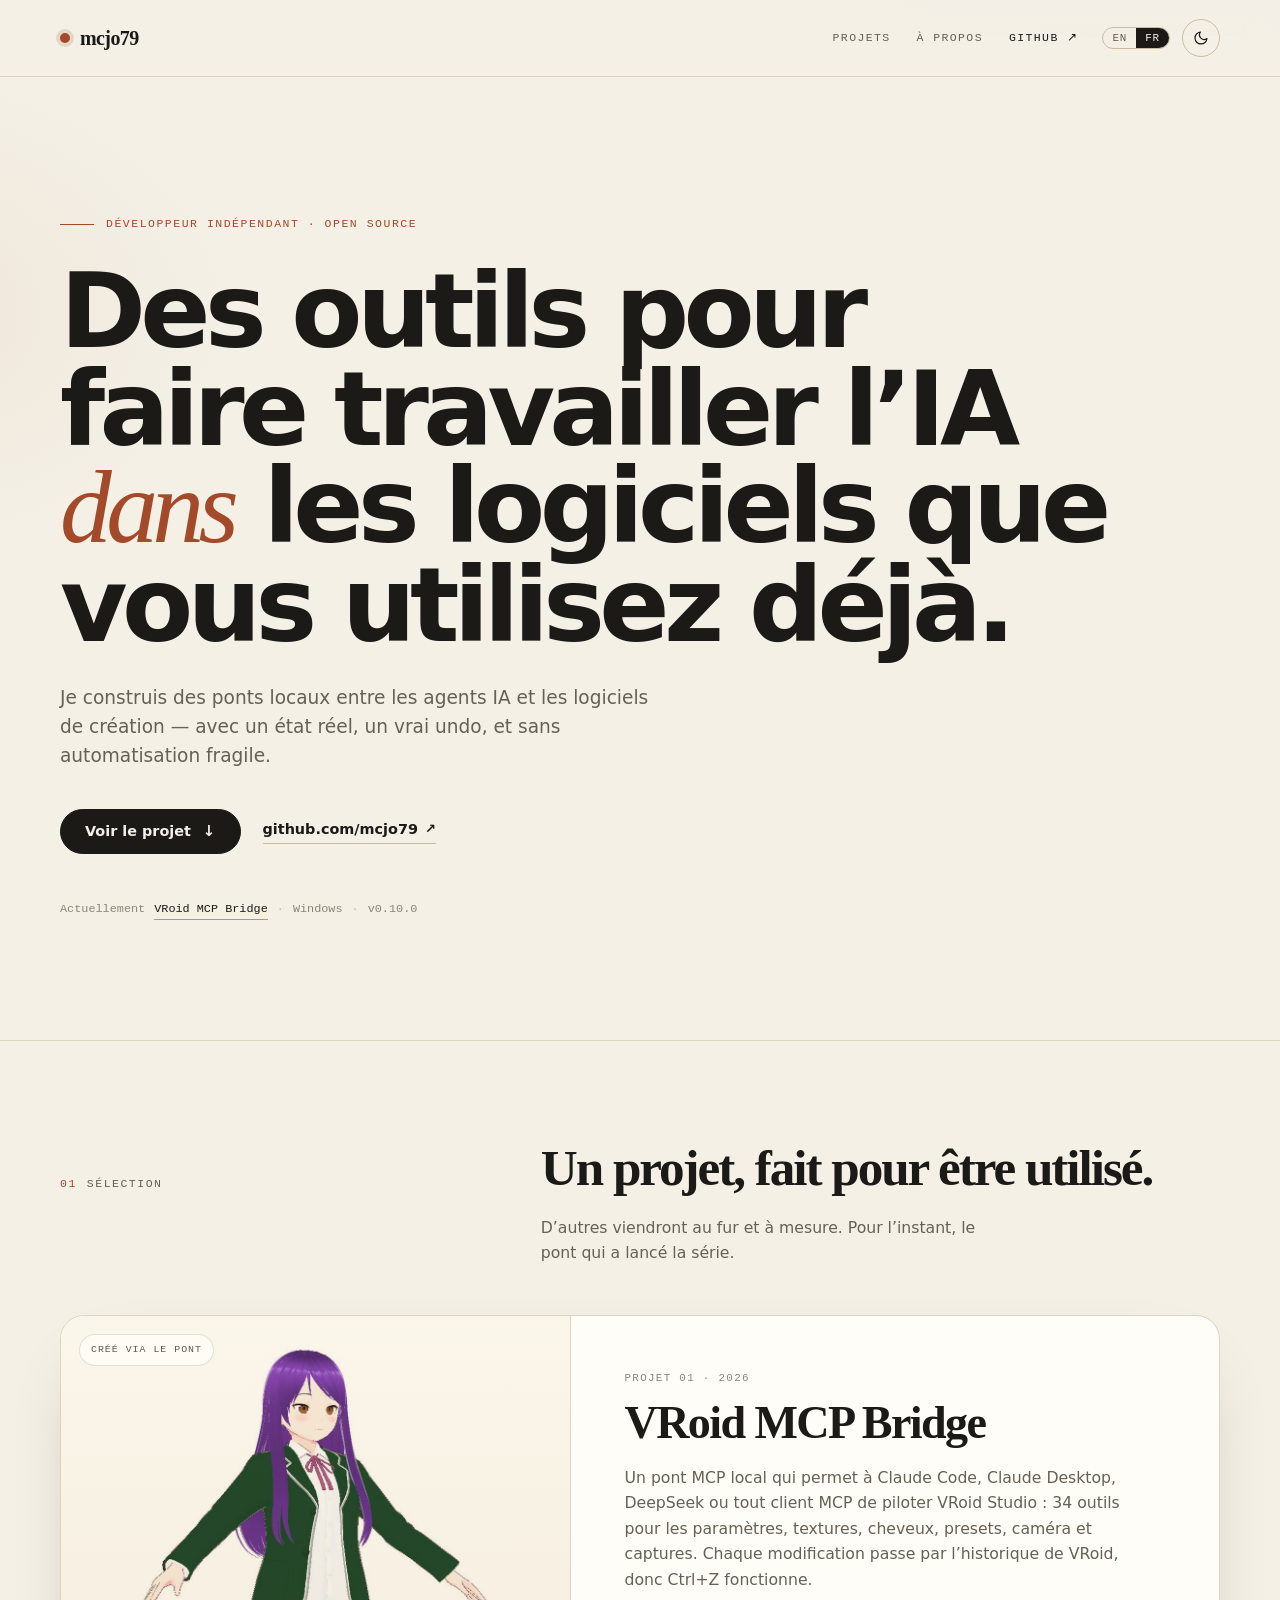
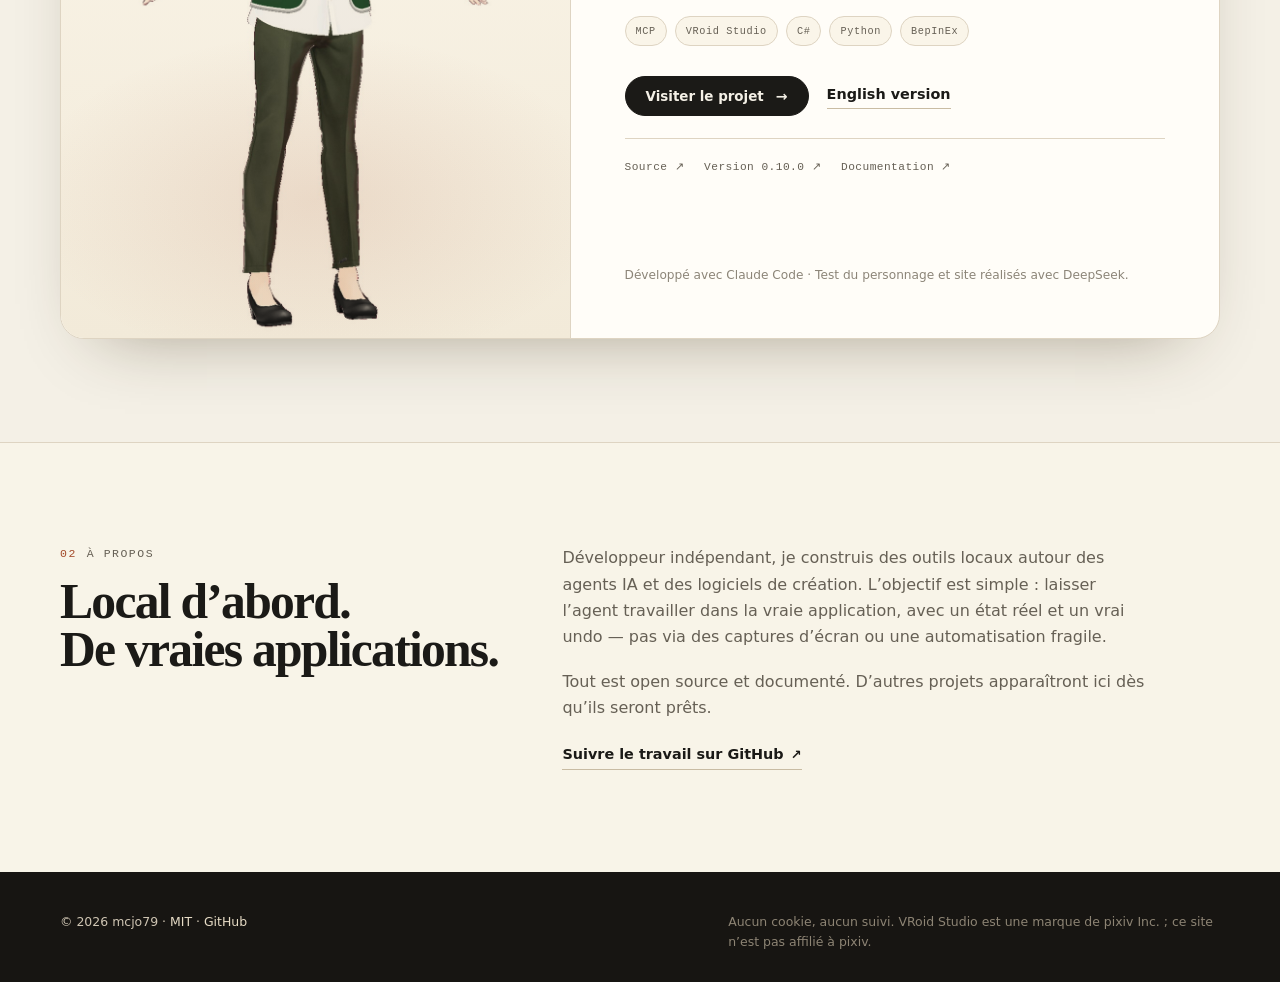
==== fr/index.html @ bace5432 "Page d'accueil bilingue des projets" ====
<!doctype html>
<html lang="fr">
<head>
  <meta charset="utf-8">
  <meta name="viewport" content="width=device-width, initial-scale=1">
  <meta name="color-scheme" content="light dark">
  <title>mcjo79 — Projets</title>
  <meta name="description" content="Des outils open source pour la création 3D assistée par IA. Actuellement : VRoid MCP Bridge, un pont MCP local qui permet aux agents IA de piloter VRoid Studio.">
  <meta name="author" content="mcjo79">
  <link rel="canonical" href="https://mcjo79.github.io/fr/">
  <link rel="alternate" hreflang="en" href="https://mcjo79.github.io/">
  <link rel="alternate" hreflang="fr" href="https://mcjo79.github.io/fr/">
  <link rel="alternate" hreflang="x-default" href="https://mcjo79.github.io/">
  <meta name="robots" content="index,follow">

  <meta property="og:type" content="website">
  <meta property="og:locale" content="fr_FR">
  <meta property="og:locale:alternate" content="en_US">
  <meta property="og:site_name" content="mcjo79">
  <meta property="og:title" content="mcjo79 — Projets">
  <meta property="og:description" content="Des outils open source pour la création 3D assistée par IA. Actuellement : VRoid MCP Bridge, un pont MCP local pour VRoid Studio.">
  <meta property="og:url" content="https://mcjo79.github.io/fr/">
  <meta property="og:image" content="https://mcjo79.github.io/assets/img/og-fr.jpg">
  <meta property="og:image:width" content="1200">
  <meta property="og:image:height" content="630">
  <meta property="og:image:alt" content="mcjo79 — des outils open source pour la création 3D assistée par IA">
  <meta name="twitter:card" content="summary_large_image">
  <meta name="twitter:title" content="mcjo79 — Projets">
  <meta name="twitter:description" content="Des outils open source pour la création 3D assistée par IA. Actuellement : VRoid MCP Bridge.">
  <meta name="twitter:image" content="https://mcjo79.github.io/assets/img/og-fr.jpg">

  <link rel="icon" href="../assets/favicon.svg" type="image/svg+xml">
  <meta name="theme-color" content="#f4f0e6" media="(prefers-color-scheme: light)">
  <meta name="theme-color" content="#141310" media="(prefers-color-scheme: dark)">
  <link rel="stylesheet" href="../assets/style.css">
  <script>
    (function () {
      try {
        var t = localStorage.getItem('mcjo79-theme');
        if (t === 'dark' || t === 'light') document.documentElement.dataset.theme = t;
        else if (window.matchMedia && window.matchMedia('(prefers-color-scheme: dark)').matches) {
          document.documentElement.dataset.theme = 'dark';
        }
      } catch (e) {}
    })();
  </script>
  <script src="../assets/app.js" defer></script>

  <script type="application/ld+json">
  {
    "@context": "https://schema.org",
    "@type": "Person",
    "name": "mcjo79",
    "url": "https://mcjo79.github.io/",
    "sameAs": ["https://github.com/mcjo79"],
    "knowsAbout": ["MCP", "VRoid Studio", "agents IA", "création 3D"]
  }
  </script>
</head>
<body>
  <a class="skip-link" href="#main">Aller au contenu</a>

  <header class="site-header">
    <div class="wrap header-inner">
      <a class="brand" href="./" aria-label="mcjo79 — accueil">
        <span class="brand-dot" aria-hidden="true"></span>
        <span>mcjo79</span>
      </a>

      <nav class="nav" aria-label="Navigation principale">
        <a href="#projets">Projets</a>
        <a href="#a-propos">À propos</a>
        <a class="nav-ext" href="https://github.com/mcjo79" target="_blank" rel="noopener">GitHub <span aria-hidden="true">↗</span></a>
      </nav>

      <div class="header-tools">
        <div class="lang" aria-label="Langue">
          <a href="../" hreflang="en" lang="en">EN</a>
          <span aria-current="true">FR</span>
        </div>
        <button class="theme-toggle" type="button" data-theme-toggle
                aria-label="Passer au thème sombre"
                data-light-label="Passer au thème sombre"
                data-dark-label="Passer au thème clair">
          <svg class="theme-icon sun" viewBox="0 0 24 24" aria-hidden="true">
            <circle cx="12" cy="12" r="4"/>
            <path d="M12 2v2M12 20v2M4.9 4.9l1.4 1.4M17.7 17.7l1.4 1.4M2 12h2M20 12h2M4.9 19.1l1.4-1.4M17.7 6.3l1.4-1.4"/>
          </svg>
          <svg class="theme-icon moon" viewBox="0 0 24 24" aria-hidden="true">
            <path d="M21 12.8A9 9 0 1 1 11.2 3 7 7 0 0 0 21 12.8z"/>
          </svg>
        </button>
      </div>
    </div>
  </header>

  <main id="main">
    <section class="hero wrap">
      <p class="kicker">Développeur indépendant · Open source</p>
      <h1>Des outils pour faire travailler l’IA <em>dans</em> les logiciels que vous utilisez déjà.</h1>
      <p class="lede">Je construis des ponts locaux entre les agents IA et les logiciels de création — avec un état réel, un vrai undo, et sans automatisation fragile.</p>
      <div class="hero-actions">
        <a class="btn" href="#projets">Voir le projet <span aria-hidden="true">↓</span></a>
        <a class="text-link" href="https://github.com/mcjo79" target="_blank" rel="noopener">github.com/mcjo79 <span aria-hidden="true">↗</span></a>
      </div>
      <p class="hero-meta"><span>Actuellement</span> <a href="#projets">VRoid MCP Bridge</a> <span class="sep">·</span> <span>Windows</span> <span class="sep">·</span> <span>v0.10.0</span></p>
    </section>

    <section class="section" id="projets">
      <div class="wrap">
        <header class="section-head">
          <p class="section-label"><span>01</span>Sélection</p>
          <h2>Un projet, fait pour être utilisé.</h2>
          <p class="section-lede">D’autres viendront au fur et à mesure. Pour l’instant, le pont qui a lancé la série.</p>
        </header>

        <article class="project">
          <div class="project-media">
            <img src="../assets/img/vroid-mcp.jpg" alt="Un personnage aux longs cheveux violets et au tailleur vert foncé, créé dans VRoid Studio via le pont MCP." width="760" height="1238" loading="lazy">
            <span class="media-tag">Créé via le pont</span>
          </div>

          <div class="project-body">
            <p class="project-kicker">Projet 01 · 2026</p>
            <h3>VRoid MCP Bridge</h3>
            <p class="project-summary">Un pont MCP local qui permet à Claude Code, Claude Desktop, DeepSeek ou tout client MCP de piloter VRoid Studio : 34 outils pour les paramètres, textures, cheveux, presets, caméra et captures. Chaque modification passe par l’historique de VRoid, donc Ctrl+Z fonctionne.</p>

            <ul class="tags" aria-label="Technologies">
              <li>MCP</li>
              <li>VRoid Studio</li>
              <li>C#</li>
              <li>Python</li>
              <li>BepInEx</li>
            </ul>

            <div class="project-actions">
              <a class="btn btn-small" href="/vroid-mcp/fr/">Visiter le projet <span aria-hidden="true">→</span></a>
              <a class="text-link" href="/vroid-mcp/" hreflang="en" lang="en">English version</a>
            </div>

            <div class="project-links">
              <a href="https://github.com/mcjo79/vroid-mcp" target="_blank" rel="noopener">Source ↗</a>
              <a href="https://github.com/mcjo79/vroid-mcp/releases/latest" target="_blank" rel="noopener">Version 0.10.0 ↗</a>
              <a href="https://github.com/mcjo79/vroid-mcp/blob/main/docs/REFERENCE.md" target="_blank" rel="noopener">Documentation ↗</a>
            </div>

            <p class="credit">Développé avec Claude Code · Test du personnage et site réalisés avec DeepSeek.</p>
          </div>
        </article>
      </div>
    </section>

    <section class="section section-alt" id="a-propos">
      <div class="wrap about-grid">
        <div>
          <p class="section-label"><span>02</span>À propos</p>
          <h2>Local d’abord.<br>De vraies applications.</h2>
        </div>
        <div class="about-copy">
          <p>Développeur indépendant, je construis des outils locaux autour des agents IA et des logiciels de création. L’objectif est simple : laisser l’agent travailler dans la vraie application, avec un état réel et un vrai undo — pas via des captures d’écran ou une automatisation fragile.</p>
          <p>Tout est open source et documenté. D’autres projets apparaîtront ici dès qu’ils seront prêts.</p>
          <a class="text-link" href="https://github.com/mcjo79" target="_blank" rel="noopener">Suivre le travail sur GitHub <span aria-hidden="true">↗</span></a>
        </div>
      </div>
    </section>
  </main>

  <footer class="footer">
    <div class="wrap footer-inner">
      <p>© <span data-year>2026</span> mcjo79 · <a href="https://github.com/mcjo79/mcjo79.github.io/blob/main/LICENSE" target="_blank" rel="noopener">MIT</a> · <a href="https://github.com/mcjo79" target="_blank" rel="noopener">GitHub</a></p>
      <p class="footer-note">Aucun cookie, aucun suivi. VRoid Studio est une marque de pixiv Inc. ; ce site n’est pas affilié à pixiv.</p>
    </div>
  </footer>
</body>
</html>
---- assets/style.css ----
/* ==========================================================================
   mcjo79 — personal projects
   Warm paper, ink, gold and rust. No external fonts, no dependencies.
   ========================================================================== */

:root {
  --bg: #f4f0e6;
  --bg-2: #ece5d6;
  --surface: #fffdf8;
  --surface-2: #faf5e9;
  --ink: #1b1a17;
  --muted: #666055;
  --faint: #8c8578;
  --line: #ded4c2;
  --line-strong: #c9bca3;
  --gold: #c99a2e;
  --gold-soft: #efe1bd;
  --rust: #a34a2a;
  --green: #2f6b52;
  --max: 1160px;
  --font: ui-sans-serif, system-ui, -apple-system, "Segoe UI", Roboto, "Helvetica Neue", Arial, sans-serif;
  --serif: ui-serif, Georgia, "Times New Roman", serif;
  --mono: ui-monospace, SFMono-Regular, "Cascadia Code", Consolas, "Liberation Mono", monospace;
  --radius: 24px;
  --shadow: 0 30px 70px -40px rgba(50, 36, 12, .45);
}

html[data-theme="dark"] {
  --bg: #141310;
  --bg-2: #191712;
  --surface: #1d1b17;
  --surface-2: #181612;
  --ink: #f2ecdf;
  --muted: #b3aa99;
  --faint: #8b8274;
  --line: #332d24;
  --line-strong: #453c2e;
  --gold: #e2b84e;
  --gold-soft: #3a2f18;
  --rust: #d77b57;
  --green: #7fbfa1;
  --shadow: 0 30px 80px -40px rgba(0, 0, 0, .9);
}

*, *::before, *::after { box-sizing: border-box; }

html {
  scroll-behavior: smooth;
  scroll-padding-top: 100px;
  -webkit-text-size-adjust: 100%;
  color-scheme: light;
}
html[data-theme="dark"] { color-scheme: dark; }

body {
  margin: 0;
  background:
    radial-gradient(900px 520px at 88% -10%, rgba(201, 154, 46, .13), transparent 60%),
    radial-gradient(700px 440px at -12% 12%, rgba(163, 74, 42, .07), transparent 55%),
    var(--bg);
  color: var(--ink);
  font-family: var(--font);
  font-size: 16px;
  line-height: 1.6;
  -webkit-font-smoothing: antialiased;
  text-rendering: optimizeLegibility;
}
html[data-theme="dark"] body {
  background:
    radial-gradient(900px 520px at 88% -10%, rgba(226, 184, 78, .08), transparent 60%),
    radial-gradient(700px 440px at -12% 12%, rgba(215, 123, 87, .05), transparent 55%),
    var(--bg);
}

img { max-width: 100%; height: auto; display: block; }
a { color: inherit; text-decoration-thickness: 1px; text-underline-offset: .22em; }
button, input { font: inherit; color: inherit; }
button { cursor: pointer; }
::selection { background: var(--gold); color: #1b1a17; }

:focus-visible {
  outline: 3px solid var(--gold);
  outline-offset: 3px;
  border-radius: 6px;
}

h1, h2, h3, p { margin: 0; }
h1, h2, h3 {
  font-weight: 700;
  line-height: 1;
  letter-spacing: -.035em;
  text-wrap: balance;
}

.wrap {
  width: min(var(--max), calc(100% - 48px));
  margin-inline: auto;
}

.skip-link {
  position: absolute;
  left: 16px;
  top: -60px;
  z-index: 100;
  background: var(--ink);
  color: var(--bg);
  padding: 10px 16px;
  border-radius: 0 0 10px 10px;
  font-size: .86rem;
  text-decoration: none;
}
.skip-link:focus { top: 0; }

/* ---------- Header ---------- */

.site-header {
  position: sticky;
  top: 0;
  z-index: 50;
  background: color-mix(in srgb, var(--bg) 88%, transparent);
  -webkit-backdrop-filter: blur(14px);
  backdrop-filter: blur(14px);
  border-bottom: 1px solid var(--line);
}
.header-inner {
  display: flex;
  align-items: center;
  justify-content: space-between;
  gap: 24px;
  min-height: 76px;
}
.brand {
  display: inline-flex;
  align-items: center;
  gap: 10px;
  font-family: var(--serif);
  font-size: 1.25rem;
  font-weight: 700;
  letter-spacing: -.03em;
  text-decoration: none;
  white-space: nowrap;
}
.brand-dot {
  width: 10px;
  height: 10px;
  border-radius: 50%;
  background: var(--rust);
  box-shadow: 0 0 0 4px color-mix(in srgb, var(--rust) 16%, transparent);
}

.nav {
  display: flex;
  align-items: center;
  gap: 26px;
  margin-left: auto;
}
.nav a {
  font-family: var(--mono);
  font-size: .72rem;
  letter-spacing: .12em;
  text-transform: uppercase;
  text-decoration: none;
  color: var(--muted);
  padding: 6px 0;
}
.nav a:hover { color: var(--rust); }
.nav .nav-ext { color: var(--ink); }

.header-tools {
  display: flex;
  align-items: center;
  gap: 12px;
}
.lang {
  display: inline-flex;
  align-items: center;
  border: 1px solid var(--line-strong);
  border-radius: 999px;
  overflow: hidden;
  font-family: var(--mono);
  font-size: .68rem;
  letter-spacing: .08em;
}
.lang span, .lang a {
  padding: 5px 9px;
  text-decoration: none;
  line-height: 1;
}
.lang span {
  background: var(--ink);
  color: var(--bg);
}
.lang a { color: var(--muted); }
.lang a:hover { color: var(--ink); background: var(--surface); }

.theme-toggle {
  width: 38px;
  height: 38px;
  display: inline-grid;
  place-items: center;
  border: 1px solid var(--line-strong);
  border-radius: 50%;
  background: transparent;
  color: var(--ink);
  font-size: 1rem;
  line-height: 1;
}
.theme-toggle:hover { border-color: var(--ink); background: var(--surface); }
.theme-icon {
  display: none;
  width: 16px;
  height: 16px;
  fill: none;
  stroke: currentColor;
  stroke-width: 1.8;
  stroke-linecap: round;
  stroke-linejoin: round;
}
html[data-theme="dark"] .theme-icon.sun { display: block; }
html:not([data-theme="dark"]) .theme-icon.moon { display: block; }

/* ---------- Hero ---------- */

.hero {
  padding-top: clamp(72px, 11vw, 138px);
  padding-bottom: clamp(72px, 10vw, 120px);
}
.kicker {
  display: flex;
  align-items: center;
  gap: 12px;
  margin-bottom: 30px;
  font-family: var(--mono);
  font-size: .72rem;
  letter-spacing: .13em;
  text-transform: uppercase;
  color: var(--rust);
}
.kicker::before {
  content: "";
  width: 34px;
  height: 1px;
  background: currentColor;
}
.hero h1 {
  max-width: 1050px;
  font-size: clamp(2.9rem, 8.1vw, 7rem);
  line-height: .94;
  letter-spacing: -.055em;
}
.hero h1 em {
  font-family: var(--serif);
  font-style: italic;
  font-weight: 500;
  color: var(--rust);
}
.lede {
  max-width: 610px;
  margin-top: 30px;
  color: var(--muted);
  font-size: clamp(1.02rem, 1.45vw, 1.18rem);
  line-height: 1.55;
}
.hero-actions {
  display: flex;
  align-items: center;
  flex-wrap: wrap;
  gap: 22px;
  margin-top: 38px;
}
.hero-meta {
  display: flex;
  align-items: center;
  flex-wrap: wrap;
  gap: 9px;
  margin-top: 46px;
  font-family: var(--mono);
  font-size: .74rem;
  color: var(--faint);
}
.hero-meta a { color: var(--ink); text-decoration: none; border-bottom: 1px solid var(--gold); }
.hero-meta a:hover { color: var(--rust); }
.hero-meta .sep { color: var(--line-strong); }

.btn {
  display: inline-flex;
  align-items: center;
  justify-content: center;
  gap: 12px;
  padding: 14px 24px;
  border: 1px solid var(--ink);
  border-radius: 999px;
  background: var(--ink);
  color: var(--bg);
  font-size: .9rem;
  font-weight: 600;
  line-height: 1;
  text-decoration: none;
  white-space: nowrap;
  transition: background .2s ease, color .2s ease, border-color .2s ease, transform .2s ease;
}
.btn:hover {
  background: var(--rust);
  border-color: var(--rust);
  color: #fff9ee;
  transform: translateY(-2px);
}
.btn span { font-size: 1.05em; }
.btn-small { padding: 12px 20px; font-size: .84rem; }

.text-link {
  display: inline-flex;
  align-items: center;
  gap: 7px;
  color: var(--ink);
  font-size: .9rem;
  font-weight: 600;
  text-decoration: none;
  border-bottom: 1px solid var(--line-strong);
  padding-bottom: 2px;
}
.text-link:hover { color: var(--rust); border-color: var(--rust); }
.text-link span { font-size: .9em; }

/* ---------- Sections ---------- */

.section {
  padding: clamp(64px, 8vw, 104px) 0;
  border-top: 1px solid var(--line);
}
.section-alt {
  background: color-mix(in srgb, var(--surface-2) 72%, transparent);
}
.section-head {
  display: grid;
  grid-template-columns: minmax(0, .8fr) minmax(0, 1.2fr);
  gap: 28px;
  align-items: end;
  margin-bottom: clamp(30px, 4vw, 50px);
}
.section-label {
  font-family: var(--mono);
  font-size: .72rem;
  letter-spacing: .13em;
  text-transform: uppercase;
  color: var(--muted);
}
.section-label span { color: var(--rust); margin-right: 10px; }
.section-head h2 {
  font-family: var(--serif);
  font-size: clamp(1.9rem, 4vw, 3.2rem);
  letter-spacing: -.04em;
  line-height: .98;
}
.section-lede {
  grid-column: 2;
  color: var(--muted);
  font-size: .98rem;
  max-width: 46ch;
  margin-top: -6px;
}

/* ---------- Project card ---------- */

.project {
  display: grid;
  grid-template-columns: minmax(0, .88fr) minmax(0, 1.12fr);
  background: var(--surface);
  border: 1px solid var(--line);
  border-radius: var(--radius);
  overflow: hidden;
  box-shadow: var(--shadow);
}
.project-media {
  position: relative;
  display: flex;
  align-items: flex-end;
  justify-content: center;
  min-height: 590px;
  padding: 22px 18px 0;
  background:
    linear-gradient(180deg, #fbf6ea 0%, #f2ead9 100%);
  border-right: 1px solid var(--line);
  overflow: hidden;
}
.project-media::before {
  content: "";
  position: absolute;
  inset: 0;
  background: radial-gradient(420px 240px at 50% 78%, rgba(163, 74, 42, .12), transparent 70%);
  pointer-events: none;
}
.project-media img {
  position: relative;
  width: 100%;
  max-height: 600px;
  object-fit: contain;
  object-position: bottom center;
  mix-blend-mode: multiply;
}
.media-tag {
  position: absolute;
  top: 18px;
  left: 18px;
  z-index: 1;
  padding: 7px 11px;
  border-radius: 999px;
  background: rgba(255, 253, 248, .88);
  border: 1px solid rgba(27, 26, 23, .12);
  color: #5e574b;
  font-family: var(--mono);
  font-size: .62rem;
  letter-spacing: .1em;
  text-transform: uppercase;
  -webkit-backdrop-filter: blur(6px);
  backdrop-filter: blur(6px);
}
.project-body {
  display: flex;
  flex-direction: column;
  padding: clamp(28px, 4.4vw, 54px);
}
.project-kicker {
  font-family: var(--mono);
  font-size: .68rem;
  letter-spacing: .12em;
  text-transform: uppercase;
  color: var(--faint);
}
.project-body h3 {
  font-family: var(--serif);
  font-size: clamp(2rem, 3.6vw, 3rem);
  line-height: .98;
  margin-top: 12px;
}
.project-summary {
  color: var(--muted);
  font-size: .98rem;
  line-height: 1.62;
  margin-top: 20px;
  max-width: 52ch;
}
.tags {
  display: flex;
  flex-wrap: wrap;
  gap: 8px;
  list-style: none;
  padding: 0;
  margin: 24px 0 0;
}
.tags li {
  padding: 6px 10px;
  border: 1px solid var(--line);
  border-radius: 999px;
  font-family: var(--mono);
  font-size: .64rem;
  letter-spacing: .06em;
  color: var(--muted);
  background: var(--surface-2);
}
.project-actions {
  display: flex;
  align-items: center;
  flex-wrap: wrap;
  gap: 18px;
  margin-top: 30px;
}
.project-links {
  display: flex;
  flex-wrap: wrap;
  gap: 20px;
  margin-top: 22px;
  padding-top: 20px;
  border-top: 1px solid var(--line);
  font-family: var(--mono);
  font-size: .7rem;
  letter-spacing: .04em;
}
.project-links a {
  color: var(--muted);
  text-decoration: none;
}
.project-links a:hover { color: var(--rust); }
.credit {
  margin-top: auto;
  padding-top: 28px;
  color: var(--faint);
  font-size: .76rem;
  line-height: 1.5;
}

/* ---------- About ---------- */

.about-grid {
  display: grid;
  grid-template-columns: minmax(0, .8fr) minmax(0, 1.2fr);
  gap: clamp(28px, 5vw, 70px);
  align-items: start;
}
.about-grid h2 {
  font-family: var(--serif);
  font-size: clamp(1.9rem, 4vw, 3.1rem);
  margin-top: 14px;
  line-height: .98;
}
.about-copy p {
  color: var(--muted);
  font-size: 1rem;
  line-height: 1.65;
  margin-bottom: 18px;
  max-width: 58ch;
}
.about-copy .text-link { margin-top: 4px; }

/* ---------- Footer ---------- */

.footer {
  background: #171512;
  color: #cfc5b3;
  padding: 40px 0 30px;
  font-size: .78rem;
}
.footer a { color: #e7dcc6; text-decoration: none; }
.footer a:hover { color: var(--gold); }
.footer-inner {
  display: flex;
  justify-content: space-between;
  align-items: flex-start;
  gap: 24px;
  flex-wrap: wrap;
}
.footer p { margin: 0; max-width: 62ch; line-height: 1.6; }
.footer .footer-note { color: #8d8474; }
.footer .footer-note a { color: #c9bda7; }

/* ---------- 404 ---------- */

.error-page {
  min-height: calc(100vh - 76px);
  display: grid;
  place-items: center;
  padding: 64px 0;
  text-align: center;
}
.error-page .code {
  font-family: var(--serif);
  font-size: clamp(6rem, 22vw, 12rem);
  line-height: .8;
  color: var(--ink);
  letter-spacing: -.08em;
}
.error-page h1 {
  font-family: var(--serif);
  font-size: clamp(1.8rem, 4vw, 2.8rem);
  margin-top: 22px;
}
.error-page p {
  color: var(--muted);
  max-width: 44ch;
  margin: 14px auto 0;
}
.error-actions {
  display: flex;
  justify-content: center;
  flex-wrap: wrap;
  gap: 16px;
  margin-top: 30px;
}

/* ---------- Responsive ---------- */

@media (max-width: 980px) {
  .project { grid-template-columns: 1fr; }
  .project-media {
    min-height: 440px;
    max-height: 520px;
    border-right: 0;
    border-bottom: 1px solid var(--line);
    padding-top: 12px;
  }
  .project-media img { max-height: 500px; }
  .project-body { padding: 34px; }
  .credit { margin-top: 24px; }
}

@media (max-width: 760px) {
  .wrap { width: calc(100% - 32px); }
  .header-inner { min-height: 66px; gap: 12px; }
  .nav { display: none; }
  .brand { font-size: 1.08rem; }
  .brand-dot { width: 8px; height: 8px; }
  .header-tools { gap: 8px; }
  .lang span, .lang a { padding: 4px 8px; }
  .theme-toggle { width: 34px; height: 34px; }
  .hero { padding-top: 56px; padding-bottom: 64px; }
  .hero h1 { font-size: clamp(2.55rem, 11vw, 3.8rem); }
  .lede { margin-top: 22px; }
  .hero-actions { gap: 16px; margin-top: 30px; }
  .hero-meta { margin-top: 32px; }
  .section-head { grid-template-columns: 1fr; gap: 16px; }
  .section-lede { grid-column: 1; margin-top: 0; }
  .about-grid { grid-template-columns: 1fr; }
  .project-media { min-height: 360px; max-height: 430px; }
  .project-media img { max-height: 420px; }
  .project-body { padding: 24px; }
  .project-body h3 { font-size: clamp(1.9rem, 8vw, 2.5rem); }
  .project-summary { font-size: .94rem; }
  .project-actions { gap: 14px; }
  .footer-inner { flex-direction: column; gap: 14px; }
  .error-page { min-height: calc(100vh - 66px); }
}

@media (max-width: 420px) {
  .header-tools .lang { font-size: .62rem; }
  .hero h1 { font-size: clamp(2.3rem, 12vw, 3.1rem); }
  .btn { width: 100%; }
  .project-actions .text-link { margin-inline: auto; }
  .project-links { gap: 14px; }
  .media-tag { font-size: .56rem; }
}

@media (prefers-reduced-motion: reduce) {
  html { scroll-behavior: auto; }
  *, *::before, *::after {
    animation-duration: .01ms !important;
    transition-duration: .01ms !important;
  }
}
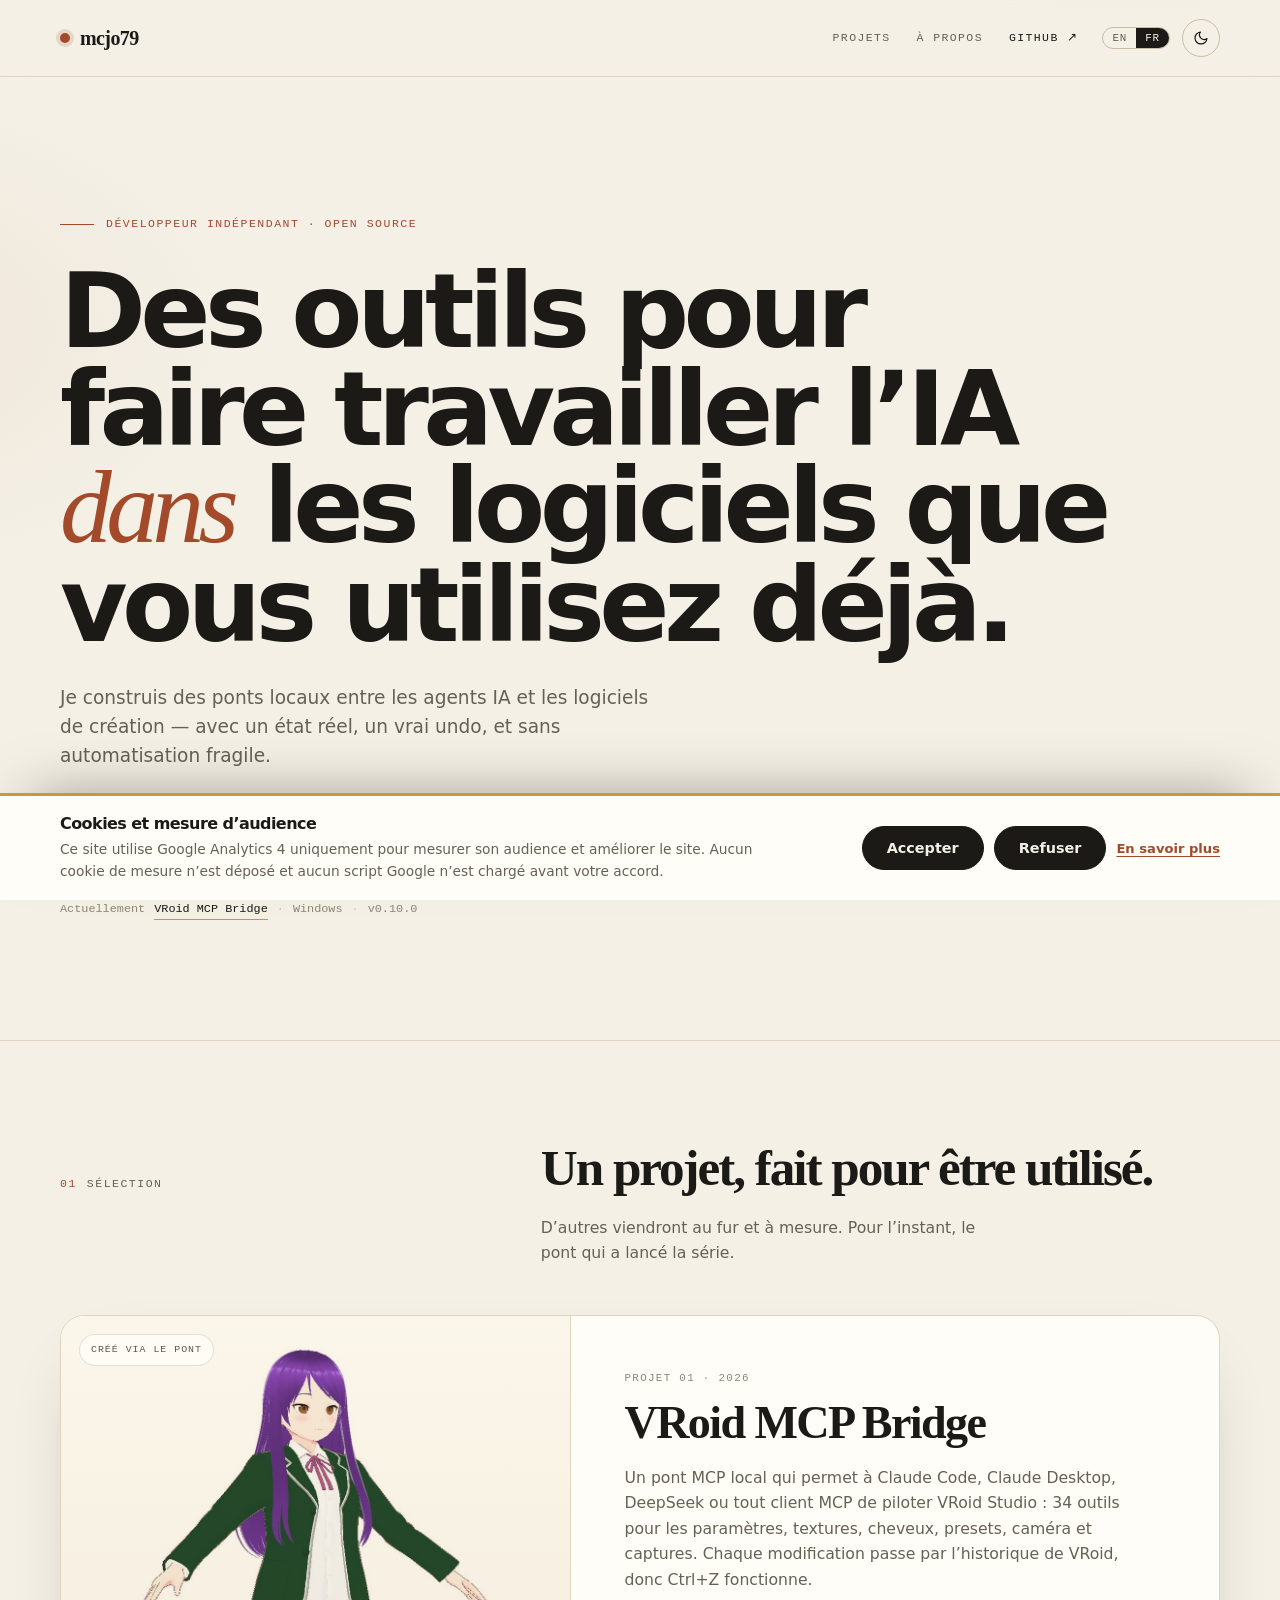
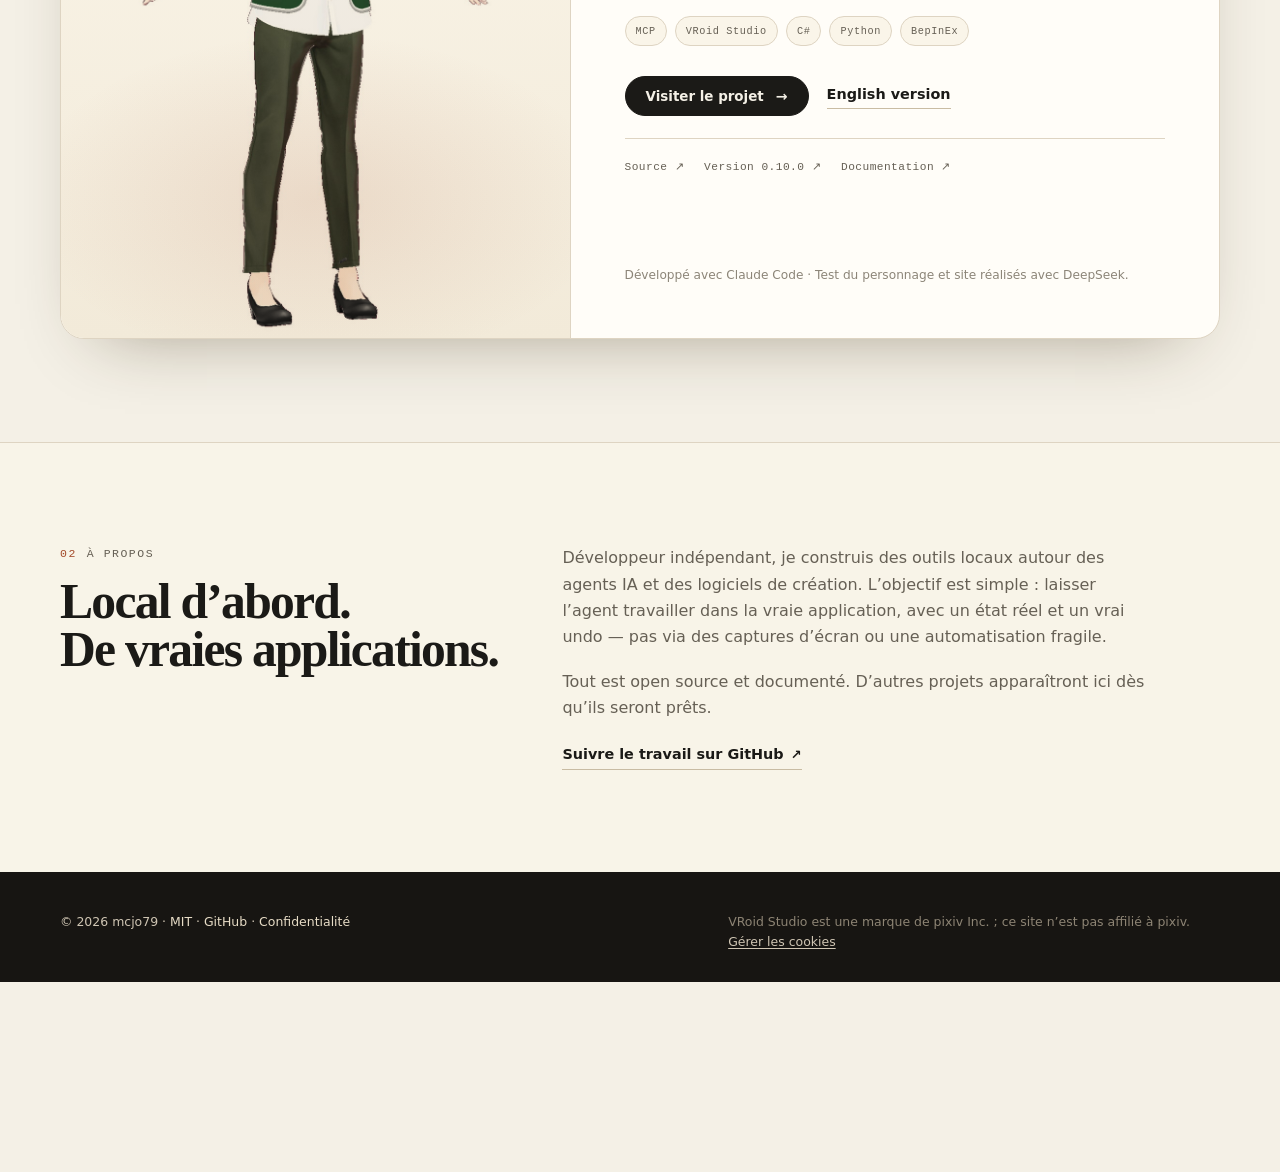
==== commit 7ec0a814: "Ajout du suivi Analytics avec consentement RGPD" ====
--- a/fr/index.html
+++ b/fr/index.html
@@ -1,5 +1,5 @@
 <!doctype html>
-<html lang="fr">
+<html lang="fr" data-privacy="privacy/">
 <head>
   <meta charset="utf-8">
   <meta name="viewport" content="width=device-width, initial-scale=1">
@@ -45,6 +45,7 @@
     })();
   </script>
   <script src="../assets/app.js" defer></script>
+  <script src="../assets/js/consent.js" defer></script>
 
   <script type="application/ld+json">
   {
@@ -167,8 +168,8 @@
 
   <footer class="footer">
     <div class="wrap footer-inner">
-      <p>© <span data-year>2026</span> mcjo79 · <a href="https://github.com/mcjo79/mcjo79.github.io/blob/main/LICENSE" target="_blank" rel="noopener">MIT</a> · <a href="https://github.com/mcjo79" target="_blank" rel="noopener">GitHub</a></p>
-      <p class="footer-note">Aucun cookie, aucun suivi. VRoid Studio est une marque de pixiv Inc. ; ce site n’est pas affilié à pixiv.</p>
+      <p>© <span data-year>2026</span> mcjo79 · <a href="https://github.com/mcjo79/mcjo79.github.io/blob/main/LICENSE" target="_blank" rel="noopener">MIT</a> · <a href="https://github.com/mcjo79" target="_blank" rel="noopener">GitHub</a> · <a href="privacy/">Confidentialité</a></p>
+      <p class="footer-note">VRoid Studio est une marque de pixiv Inc. ; ce site n’est pas affilié à pixiv. <button type="button" class="footer-link-button" data-consent-open>Gérer les cookies</button></p>
     </div>
   </footer>
 </body>
--- a/assets/style.css
+++ b/assets/style.css
@@ -626,3 +626,139 @@
     transition-duration: .01ms !important;
   }
 }
+
+/* ---------- Consentement RGPD ---------- */
+
+.consent-banner {
+  position: fixed;
+  left: 0;
+  right: 0;
+  bottom: 0;
+  z-index: 110;
+  background: var(--surface);
+  border-top: 3px solid var(--gold);
+  box-shadow: 0 -24px 60px -34px rgba(30, 22, 8, .55);
+}
+.consent-banner[hidden] { display: none; }
+.consent-inner {
+  display: flex;
+  align-items: center;
+  justify-content: space-between;
+  gap: 28px;
+  padding-top: 18px;
+  padding-bottom: 18px;
+}
+.consent-text { max-width: 70ch; }
+.consent-text h2 {
+  font-size: 1rem;
+  line-height: 1.25;
+  margin-bottom: 5px;
+}
+.consent-text p {
+  margin: 0;
+  color: var(--muted);
+  font-size: .86rem;
+  line-height: 1.55;
+}
+.consent-text .consent-state {
+  margin-top: 6px;
+  color: var(--ink);
+  font-size: .78rem;
+  font-weight: 700;
+}
+.consent-actions {
+  display: flex;
+  align-items: center;
+  gap: 10px;
+  flex-wrap: wrap;
+  flex-shrink: 0;
+}
+.consent-btn {
+  width: auto;
+  min-width: 112px;
+  justify-content: center;
+}
+.consent-more {
+  font-size: .82rem;
+  color: var(--rust);
+  font-weight: 600;
+  text-underline-offset: 3px;
+  white-space: nowrap;
+}
+.consent-more:hover { color: var(--gold); }
+body.consent-open { padding-bottom: 190px; }
+
+.footer-link-button {
+  background: none;
+  border: 0;
+  padding: 0;
+  color: #cfc5b3;
+  font: inherit;
+  text-decoration: underline;
+  text-underline-offset: .2em;
+}
+.footer-link-button:hover { color: var(--gold); }
+
+/* ---------- Pages légales ---------- */
+
+.legal { padding-top: clamp(48px, 6vw, 76px); }
+.legal-wrap { max-width: 820px; }
+.legal h1 {
+  font-family: var(--serif);
+  font-size: clamp(2.2rem, 5vw, 3.4rem);
+  margin: 16px 0 18px;
+}
+.legal h2 {
+  font-size: 1.22rem;
+  margin: 38px 0 12px;
+}
+.legal p, .legal li {
+  color: var(--muted);
+  font-size: .95rem;
+}
+.legal p { margin-bottom: 14px; }
+.legal p:last-child { margin-bottom: 0; }
+.legal strong { color: var(--ink); }
+.legal ul, .legal ol {
+  margin: 0 0 1em;
+  padding-left: 22px;
+}
+.legal li { margin-bottom: .45em; }
+.legal a { color: var(--rust); font-weight: 600; }
+.legal a:hover { color: var(--gold); }
+.legal table {
+  width: 100%;
+  border-collapse: collapse;
+  margin: 16px 0 24px;
+  font-size: .88rem;
+}
+.legal th, .legal td {
+  padding: 10px 12px;
+  border-bottom: 1px solid var(--line);
+  text-align: left;
+  vertical-align: top;
+}
+.legal th { color: var(--ink); font-weight: 700; }
+.legal td { color: var(--muted); }
+.legal code {
+  font-family: var(--mono);
+  font-size: .86em;
+  background: color-mix(in srgb, var(--ink) 6%, transparent);
+  border: 1px solid var(--line);
+  border-radius: 5px;
+  padding: .08em .32em;
+  white-space: nowrap;
+}
+.legal-footer { border-top: 0; }
+
+@media (max-width: 760px) {
+  .consent-inner {
+    flex-direction: column;
+    align-items: stretch;
+    gap: 14px;
+  }
+  .consent-actions { width: 100%; }
+  .consent-btn { flex: 1 1 130px; }
+  .consent-more { width: 100%; }
+  body.consent-open { padding-bottom: 280px; }
+}
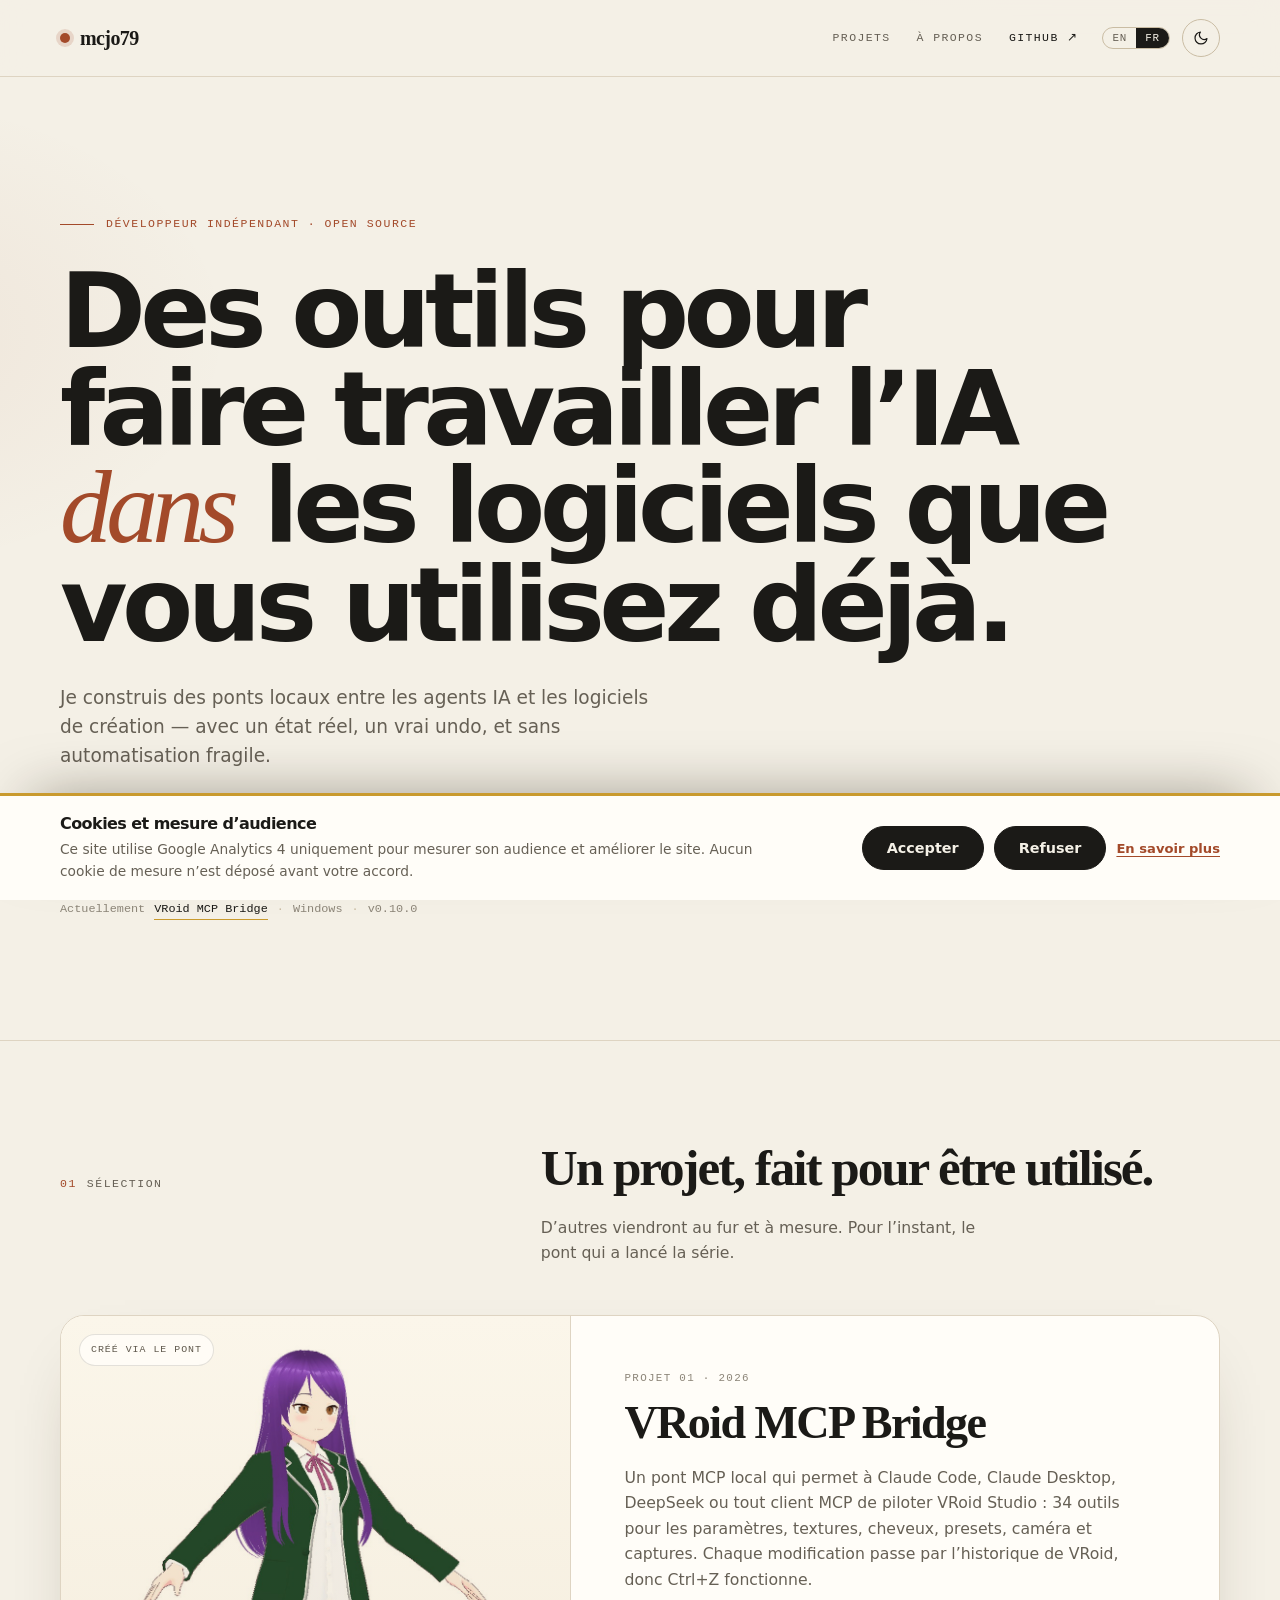
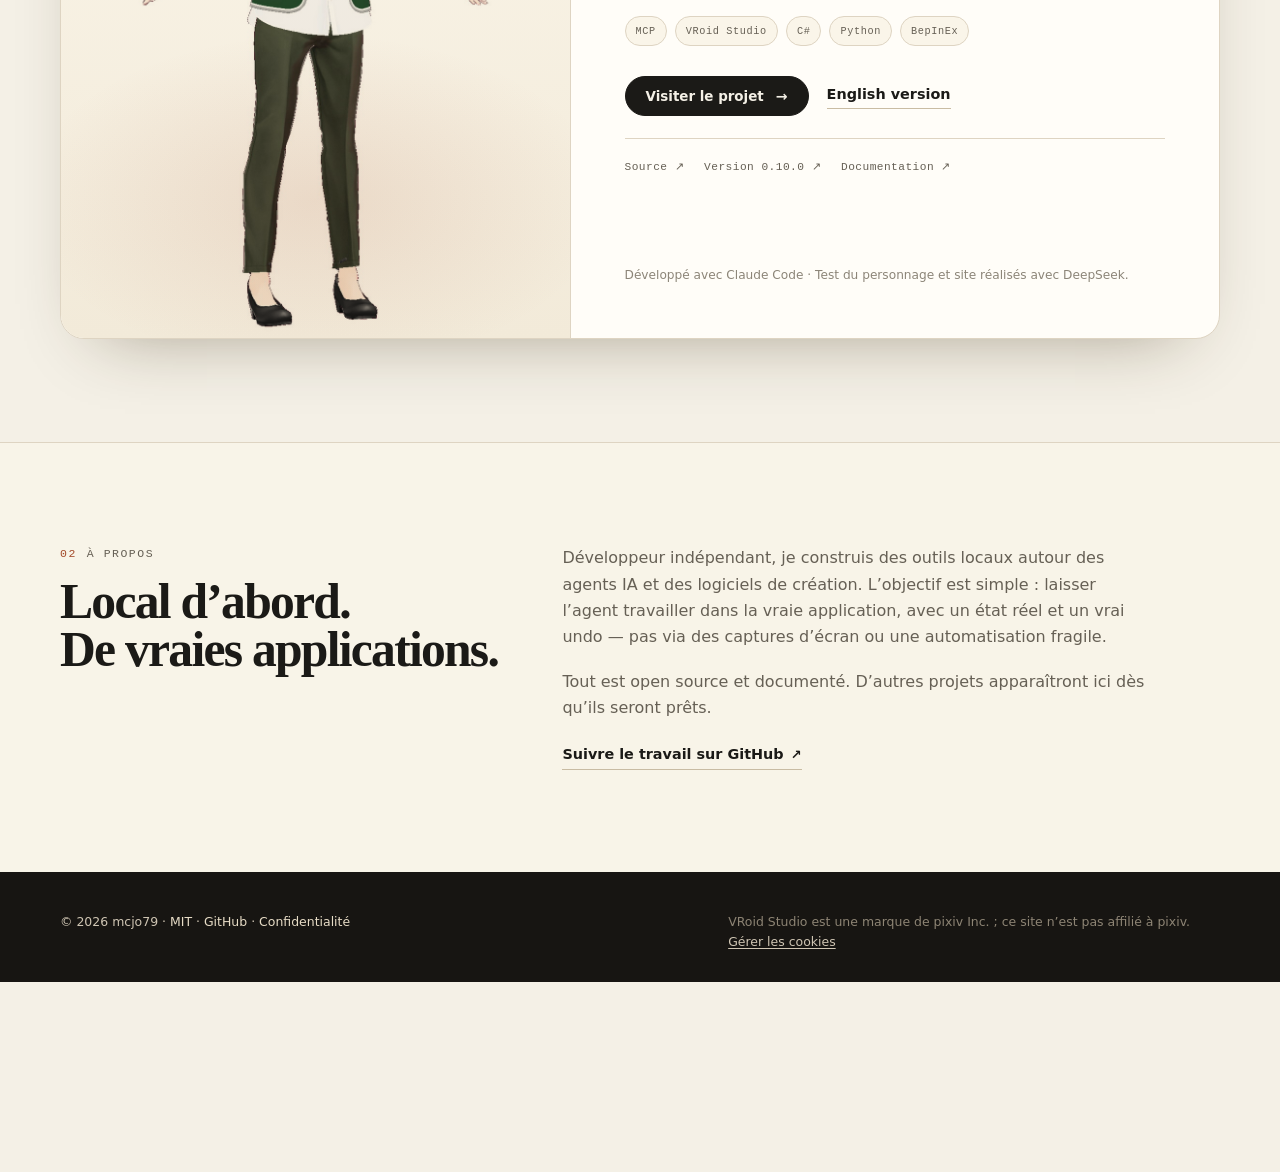
==== commit b9c78857: "Passe GA4 en advanced consent mode" ====
--- a/fr/index.html
+++ b/fr/index.html
@@ -44,6 +44,8 @@
       } catch (e) {}
     })();
   </script>
+  <script src="../assets/js/gtag-init.js"></script>
+  <script async src="https://www.googletagmanager.com/gtag/js?id=G-2NDE82V29F"></script>
   <script src="../assets/app.js" defer></script>
   <script src="../assets/js/consent.js" defer></script>
 
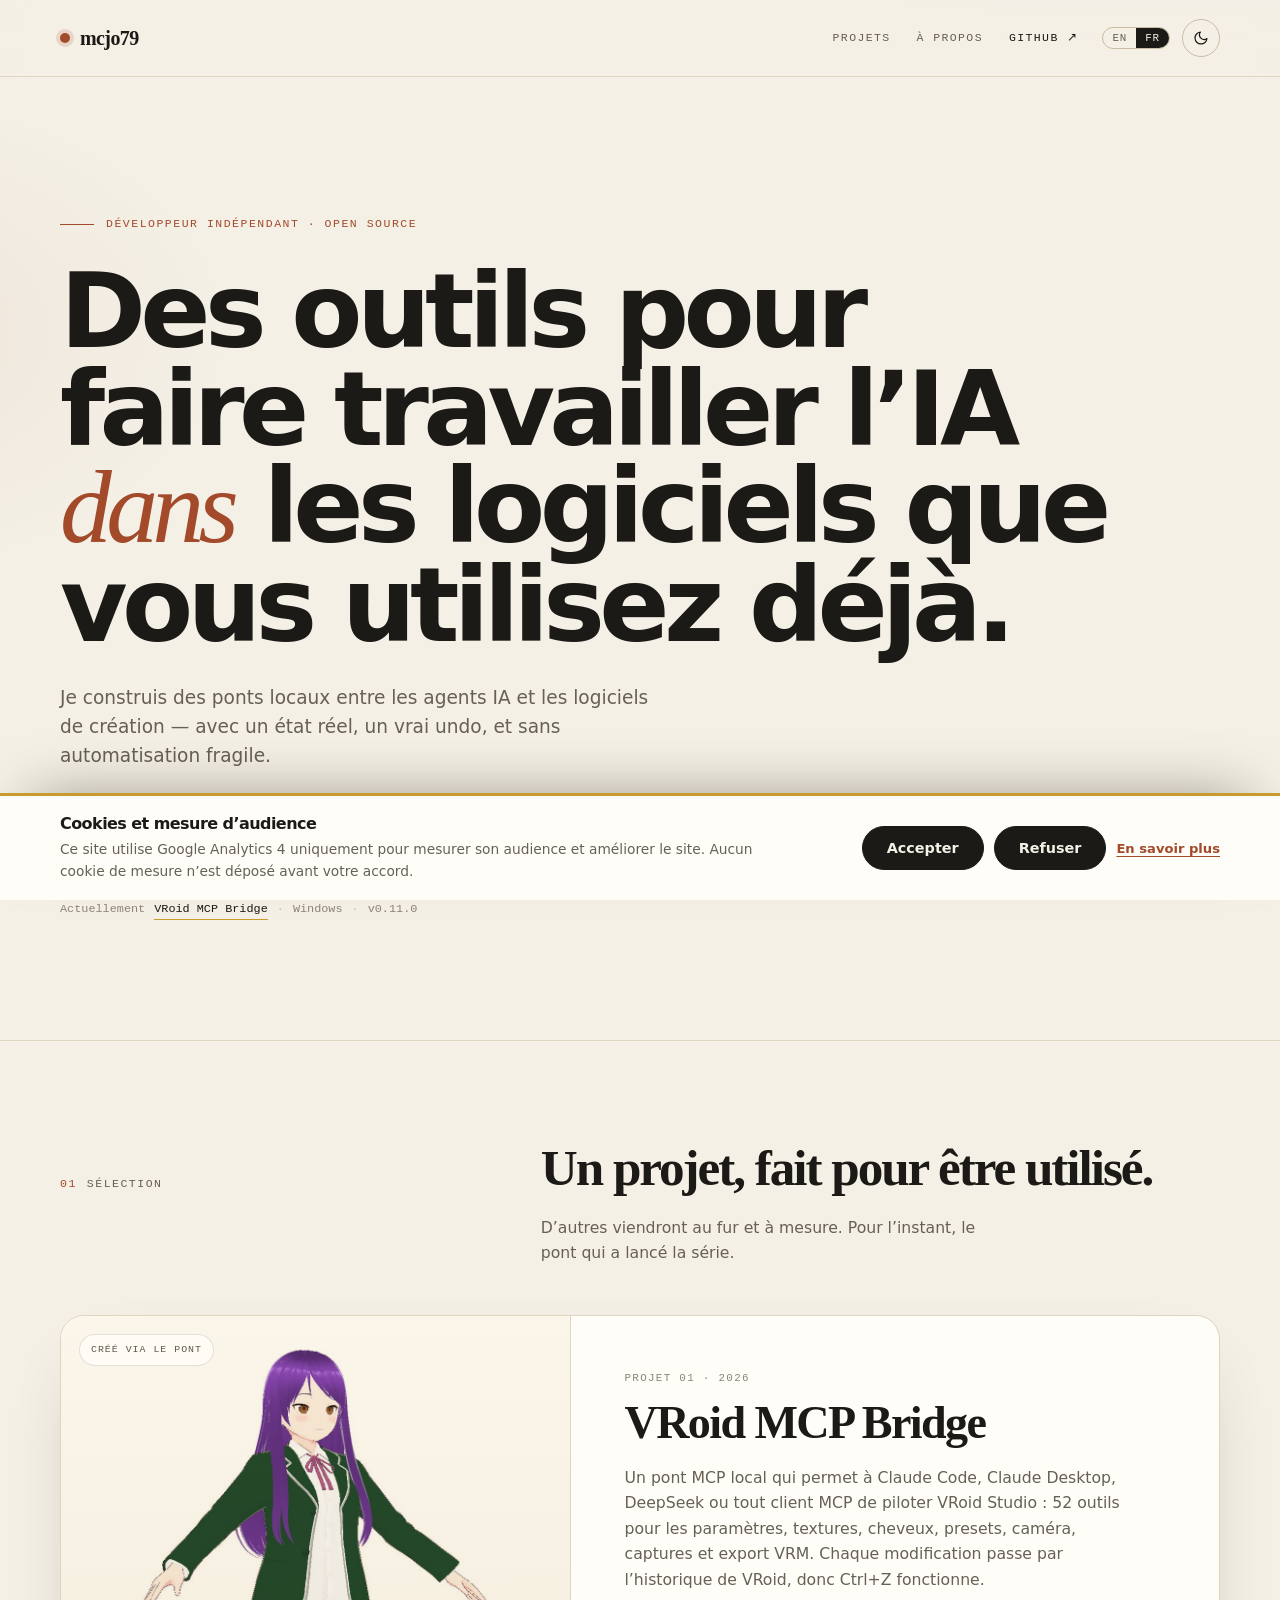
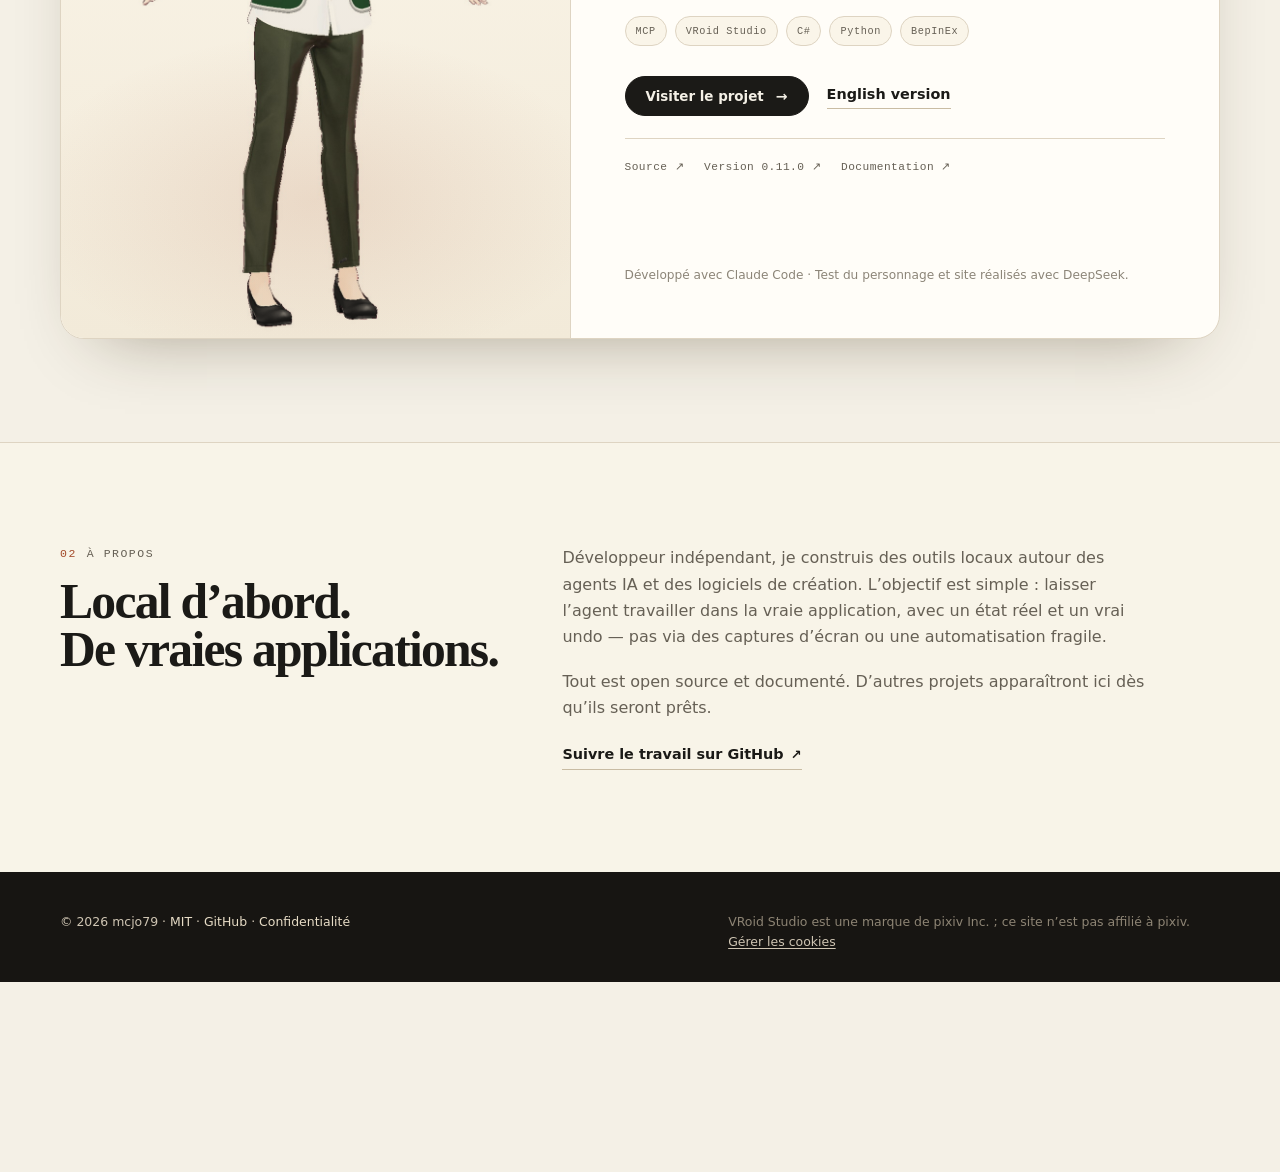
==== commit 9f9c1985: "Sitemap combine du portfolio et du site vroid-mcp" ====
--- a/fr/index.html
+++ b/fr/index.html
@@ -106,7 +106,7 @@
         <a class="btn" href="#projets">Voir le projet <span aria-hidden="true">↓</span></a>
         <a class="text-link" href="https://github.com/mcjo79" target="_blank" rel="noopener">github.com/mcjo79 <span aria-hidden="true">↗</span></a>
       </div>
-      <p class="hero-meta"><span>Actuellement</span> <a href="#projets">VRoid MCP Bridge</a> <span class="sep">·</span> <span>Windows</span> <span class="sep">·</span> <span>v0.10.0</span></p>
+      <p class="hero-meta"><span>Actuellement</span> <a href="#projets">VRoid MCP Bridge</a> <span class="sep">·</span> <span>Windows</span> <span class="sep">·</span> <span>v0.11.0</span></p>
     </section>
 
     <section class="section" id="projets">
@@ -126,7 +126,7 @@
           <div class="project-body">
             <p class="project-kicker">Projet 01 · 2026</p>
             <h3>VRoid MCP Bridge</h3>
-            <p class="project-summary">Un pont MCP local qui permet à Claude Code, Claude Desktop, DeepSeek ou tout client MCP de piloter VRoid Studio : 34 outils pour les paramètres, textures, cheveux, presets, caméra et captures. Chaque modification passe par l’historique de VRoid, donc Ctrl+Z fonctionne.</p>
+            <p class="project-summary">Un pont MCP local qui permet à Claude Code, Claude Desktop, DeepSeek ou tout client MCP de piloter VRoid Studio : 52 outils pour les paramètres, textures, cheveux, presets, caméra, captures et export VRM. Chaque modification passe par l’historique de VRoid, donc Ctrl+Z fonctionne.</p>
 
             <ul class="tags" aria-label="Technologies">
               <li>MCP</li>
@@ -143,7 +143,7 @@
 
             <div class="project-links">
               <a href="https://github.com/mcjo79/vroid-mcp" target="_blank" rel="noopener">Source ↗</a>
-              <a href="https://github.com/mcjo79/vroid-mcp/releases/latest" target="_blank" rel="noopener">Version 0.10.0 ↗</a>
+              <a href="https://github.com/mcjo79/vroid-mcp/releases/latest" target="_blank" rel="noopener">Version 0.11.0 ↗</a>
               <a href="https://github.com/mcjo79/vroid-mcp/blob/main/docs/REFERENCE.md" target="_blank" rel="noopener">Documentation ↗</a>
             </div>
 
